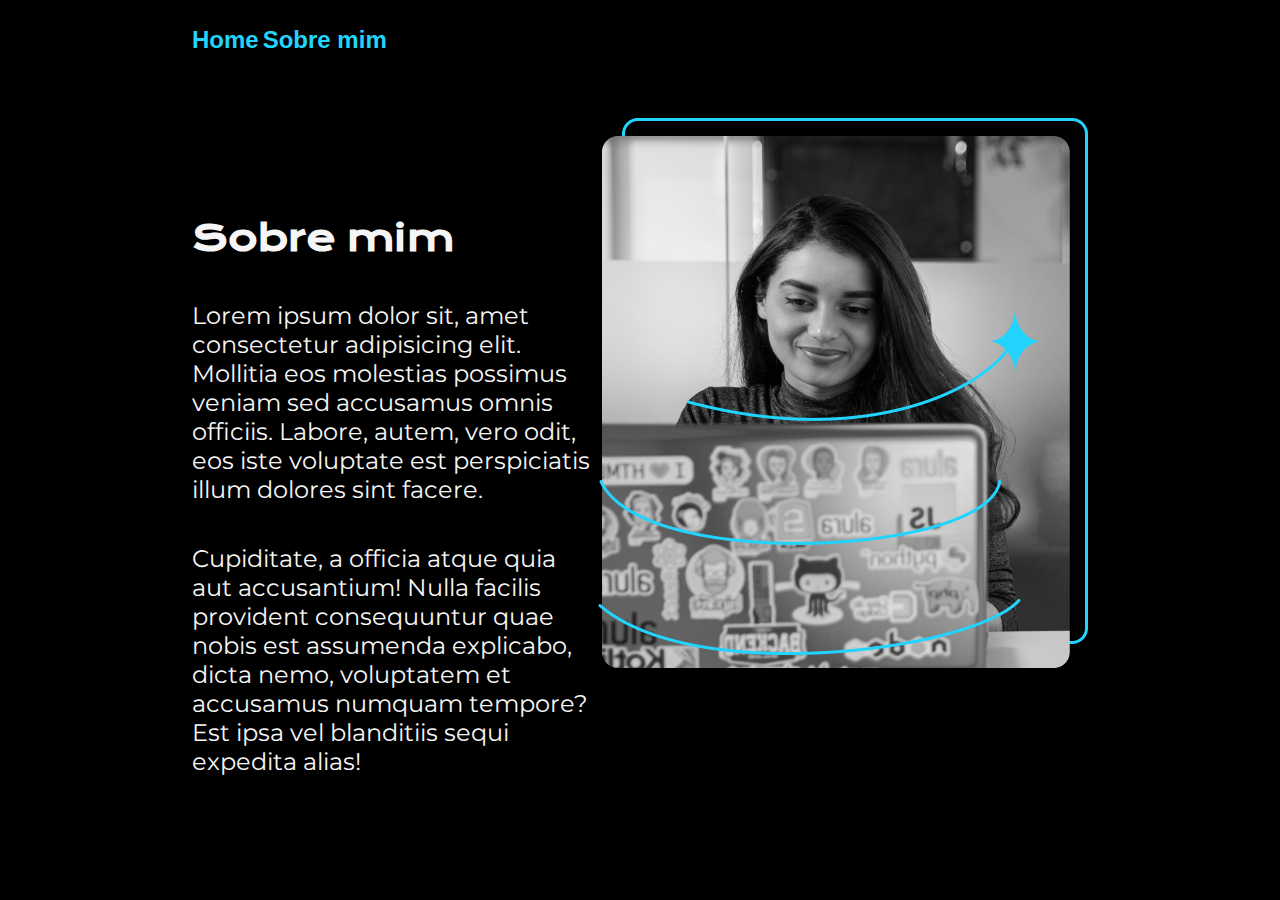
==== about.html @ a86d081d "criei outra pagina para mavegação" ====
<!DOCTYPE html>
<html lang="pt-br">
<head>
    <meta charset="UTF-8">
    <meta name="viewport" content="width=device-width, initial-scale=1.0">
    <title>Sobre mim </title>

    <link rel="stylesheet" href="./styles/style.css">
  
 
</head>
<body>
    <header class="cabecalho">
        <nav class="cabecalho__menu" > </nav>
            <a class="cabecalho__menu__link" href="./index.html">Home</a>

            <a class="cabecalho__menu__link" href="./about.html">Sobre mim</a> 
        </nav>
    </header>

    <main class="apresentacao">

        <section class="apresentacao__conteudo" >
            <h1 class="apresentacao__conteudo__titulo" >Sobre mim</h1>
            <p class="apresentacao__conteudo__texto">Lorem ipsum dolor sit, amet consectetur adipisicing elit. Mollitia eos molestias possimus veniam sed accusamus omnis officiis. Labore, autem, vero odit, eos iste voluptate est perspiciatis illum dolores sint facere.</p>
            <p class="apresentacao__conteudo__texto">Cupiditate, a officia atque quia aut accusantium! Nulla facilis provident consequuntur quae nobis est assumenda explicabo, dicta nemo, voluptatem et accusamus numquam tempore? Est ipsa vel blanditiis sequi expedita alias!</p>
        </section>

        <img src="assets/Imagem.png" alt="imagem Robert Freitas">
    </main>


    <footer>

    </footer>
</body>
</html>
---- styles/style.css ----
@import url('https://fonts.googleapis.com/css2?family=Krona+One&family=Montserrat+Alternates:ital,wght@0,100;0,200;0,300;0,400;0,500;0,600;0,700;0,800;0,900;1,100;1,200;1,300;1,400;1,500;1,600;1,700;1,800;1,900&family=Montserrat:ital,wght@0,100..900;1,100..900&display=swap');
 /*importação de fontes através do goolge fonts */

*{  /*formatação de todos os elementos de acordo com o navegador */

   margin: 0px; /*Margin em CSS: Criando Espaço Externo
   Margin em CSS é como criar um espaço externo em torno de um elemento HTML. Imagine uma caixa dentro de uma sala: a margem seria o espaço entre a caixa e as paredes da sala.*/

   padding: 0px; /*Padding em CSS: Criando Espaço Interno
   Padding em CSS é como criar um espaço interno dentro de um elemento HTML. Imagine uma caixa: o padding seria o espaço entre a parede interna da caixa e o objeto que você coloca dentro dela.*/
}






body{
    /*corpo do da pagina */


    
   
     box-sizing: border-box;/*Ao definir box-sizing: border-box;, a largura e a altura que você especifica para um elemento se referem ao tamanho total do elemento, incluindo padding e border.*/
    background-color: #000000;
    color: #f6f6f6;
    
  
}



.cabecalho{
    padding: 2% 0 0 15%;
}

.cabecalho__menu{
    display: flex;
    gap: 80px;
    
}



.cabecalho__menu__link{
                font-family: 'montserrast', sans-serif ;
                font-size: 24px;
                font-weight: 600;
                color: #22d4fd;
                text-decoration: none;

        }




.apresentacao{
    /*Conteudo main*/

    padding: 5% 15%;
    display: flex; /*deixa o contêiner flex*/
    align-items:center ; /*alinhar itens. */
    justify-content: space-between;
   
}

.apresentacao__conteudo{
    /*conteúdo section */


    width:  615px; /*largura do elemento. */
    height: 355px; /*altura do elemento.*/
    display: flex;
    flex-direction: column;
    gap: 40px;
}

.apresentacao__conteudo__titulo{
    /*h1 dentro das section */
    font-size: 36px;
    font-family: "Krona One", sans-serif;
}

.titulo-destaque{
    color: #22d4fd;
}


.apresentacao__conteudo__texto{
    /*parágrafo dentro da section*/
    
    font-size: 24px;
    font-family: "Montserrat", sans-serif;;
    
} 

.apresentacao__links{
    /*div dentro da section para links ancora */

    display: flex; /*deixa os elementos flexíveis. */
    flex-direction: column;
    align-items: center;
    justify-content: space-between; /*separação entre elementos.*/
    gap: 32px;
   
   
}



.apresentacao__links__subtitulo{
font-family: 'krona one', sans-serif;
font-weight: 400;
font-size: 24px;

    }

.apresentacao__links__link{
    /*estiliazção dos links */

    /*background-color: #22d4fd; cor de fundo do texto.*/
    
    display: flex;
    justify-content: center;
    gap: 16px;
   
   
    
    color: #f6f6f6; /*cor do texto*/
    width: 378px; /*largura.*/
    height: 68px; /*Altura*/
    text-align: center; /*alinhar texto.*/
    text-decoration: none;
    border: 2px solid #22d4fd;
    border-radius: 8px; /*arrendodamento. */
    font-family: 'montserrat', sans-serif;
    font-size: 24px; /*tamanho da fonte. */
    font-weight: 600; /*Peso da fonte. */
    padding:21.5px 0 ; 
   
  
   
}
.apresentacao__links__link:hover{
   background-color: #272727;
   border: 2px solid #0000FF ;
   
   
   padding: 3%;
   
}
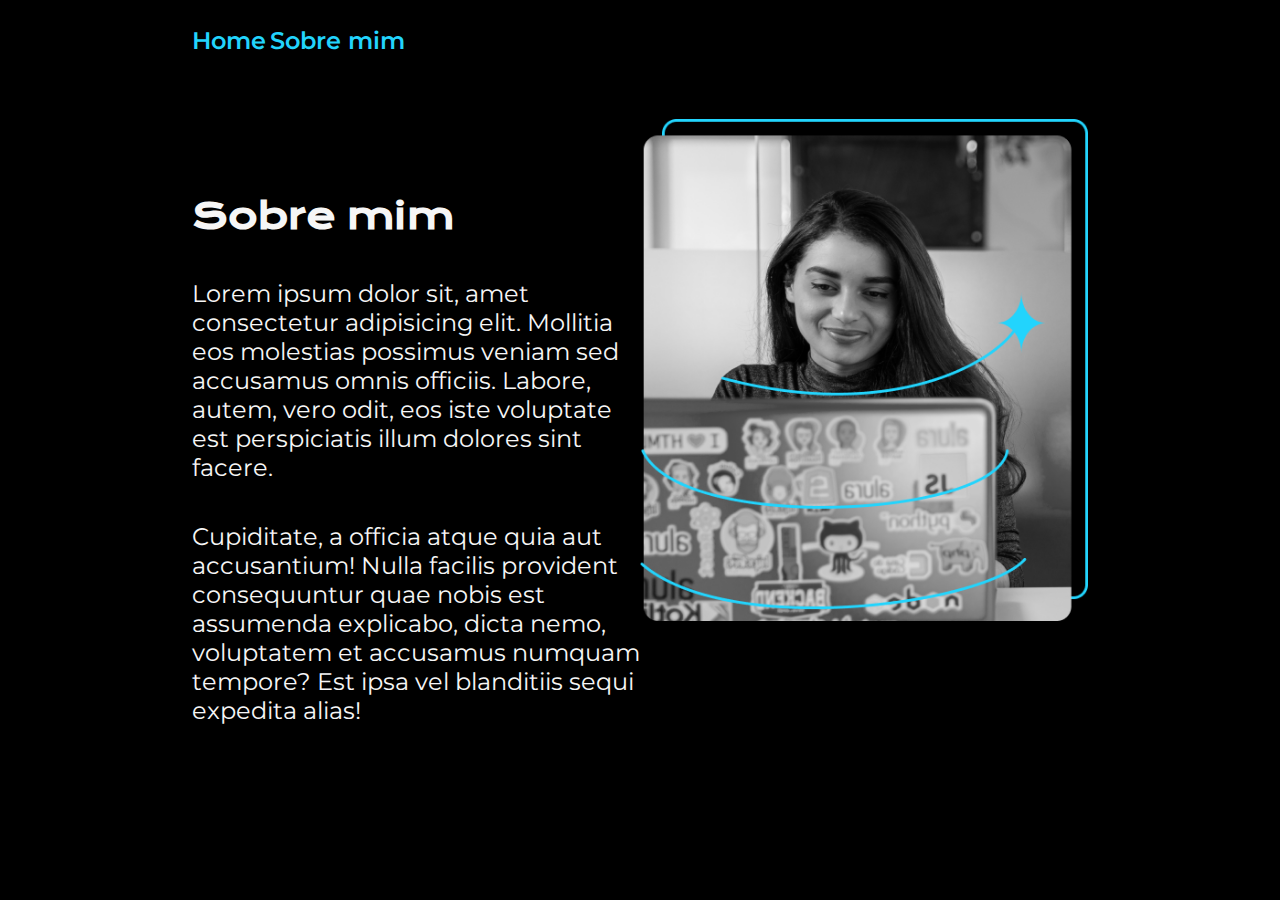
==== commit 87b950b9: "a" ====
--- a/about.html
+++ b/about.html
@@ -26,7 +26,7 @@
             <p class="apresentacao__conteudo__texto">Cupiditate, a officia atque quia aut accusantium! Nulla facilis provident consequuntur quae nobis est assumenda explicabo, dicta nemo, voluptatem et accusamus numquam tempore? Est ipsa vel blanditiis sequi expedita alias!</p>
         </section>
 
-        <img src="assets/Imagem.png" alt="imagem Robert Freitas">
+        <img class="apresentacao__imagem" src="assets/Imagem.png" alt="imagem Robert Freitas">
     </main>
 
 
--- a/styles/style.css
+++ b/styles/style.css
@@ -3,13 +3,26 @@
 @import url('https://fonts.googleapis.com/css2?family=Krona+One&family=Montserrat+Alternates:ital,wght@0,100;0,200;0,300;0,400;0,500;0,600;0,700;0,800;0,900;1,100;1,200;1,300;1,400;1,500;1,600;1,700;1,800;1,900&family=Montserrat:ital,wght@0,100..900;1,100..900&display=swap');
  /*importação de fontes através do goolge fonts */
 
-*{  /*formatação de todos os elementos de acordo com o navegador */
 
-   margin: 0px; /*Margin em CSS: Criando Espaço Externo
-   Margin em CSS é como criar um espaço externo em torno de um elemento HTML. Imagine uma caixa dentro de uma sala: a margem seria o espaço entre a caixa e as paredes da sala.*/
+ :root{
+    --cor-primaria: #000000;
+    --cor-secundaria: #f6f6f6;
+    --cor-terciaria: #22d4fd ;
+    --cor-terciaria2: #0000FF;
+    --cor-hover: #272727;
 
-   padding: 0px; /*Padding em CSS: Criando Espaço Interno
-   Padding em CSS é como criar um espaço interno dentro de um elemento HTML. Imagine uma caixa: o padding seria o espaço entre a parede interna da caixa e o objeto que você coloca dentro dela.*/
+
+    --font-primaria:  "Krona One", sans-serif;
+    --font-secundaria:  "Montserrat", sans-serif;
+
+}
+ 
+
+*{  
+
+   margin: 0px; 
+
+   padding: 0px; 
 }
 
 
@@ -24,7 +37,7 @@
     
    
      box-sizing: border-box;/*Ao definir box-sizing: border-box;, a largura e a altura que você especifica para um elemento se referem ao tamanho total do elemento, incluindo padding e border.*/
-    background-color: #000000;
+    background-color: var(--cor-primaria);
     color: #f6f6f6;
     
   
@@ -45,10 +58,10 @@
 
 
 .cabecalho__menu__link{
-                font-family: 'montserrast', sans-serif ;
-                font-size: 24px;
+                font-family: var(--font-secundaria) ;
+                font-size: 1.5rem;
                 font-weight: 600;
-                color: #22d4fd;
+                color: var(--cor-terciaria) ;
                 text-decoration: none;
 
         }
@@ -66,12 +79,17 @@
    
 }
 
+.apresentacao__imagem{
+    width: 50%;
+
+}
+
 .apresentacao__conteudo{
     /*conteúdo section */
 
 
-    width:  615px; /*largura do elemento. */
-    height: 355px; /*altura do elemento.*/
+    width:  50%; 
+    height: 355px; 
     display: flex;
     flex-direction: column;
     gap: 40px;
@@ -79,20 +97,20 @@
 
 .apresentacao__conteudo__titulo{
     /*h1 dentro das section */
-    font-size: 36px;
-    font-family: "Krona One", sans-serif;
+    font-size: 2.25rem;
+    font-family: var(--font-primaria);
 }
 
 .titulo-destaque{
-    color: #22d4fd;
+    color: var(--cor-terciaria);
 }
 
 
 .apresentacao__conteudo__texto{
     /*parágrafo dentro da section*/
     
-    font-size: 24px;
-    font-family: "Montserrat", sans-serif;;
+    font-size: 1.5rem;
+    font-family:  var(--font-secundaria);
     
 } 
 
@@ -111,16 +129,16 @@
 
 
 .apresentacao__links__subtitulo{
-font-family: 'krona one', sans-serif;
+font-family: var(--font-primaria);
 font-weight: 400;
-font-size: 24px;
+font-size: 1.5rem;
 
     }
 
-.apresentacao__links__link{
+.apresentacao__links__navegacao{
     /*estiliazção dos links */
 
-    /*background-color: #22d4fd; cor de fundo do texto.*/
+  
     
     display: flex;
     justify-content: center;
@@ -128,21 +146,22 @@
    
    
     
-    color: #f6f6f6; /*cor do texto*/
-    width: 378px; /*largura.*/
-    height: 68px; /*Altura*/
-    text-align: center; /*alinhar texto.*/
+    color: var(--cor-secundaria); /*cor do texto*/
+    width: 59%; 
+    height: 68px; 
+    text-align: center; 
     text-decoration: none;
-    border: 2px solid #22d4fd;
-    border-radius: 8px; /*arrendodamento. */
-    font-family: 'montserrat', sans-serif;
-    font-size: 24px; /*tamanho da fonte. */
+    border: 2px solid var(--cor-terciaria);
+    border-radius: 8px; 
+    font-family: var(--font-secundaria) ;
+    font-size: 1.5rem; 
     font-weight: 600; /*Peso da fonte. */
     padding:21.5px 0 ; 
    
   
    
 }
+
 .apresentacao__links__link:hover{
    background-color: #272727;
    border: 2px solid #0000FF ;
@@ -164,3 +183,4 @@
 
 
 
+
